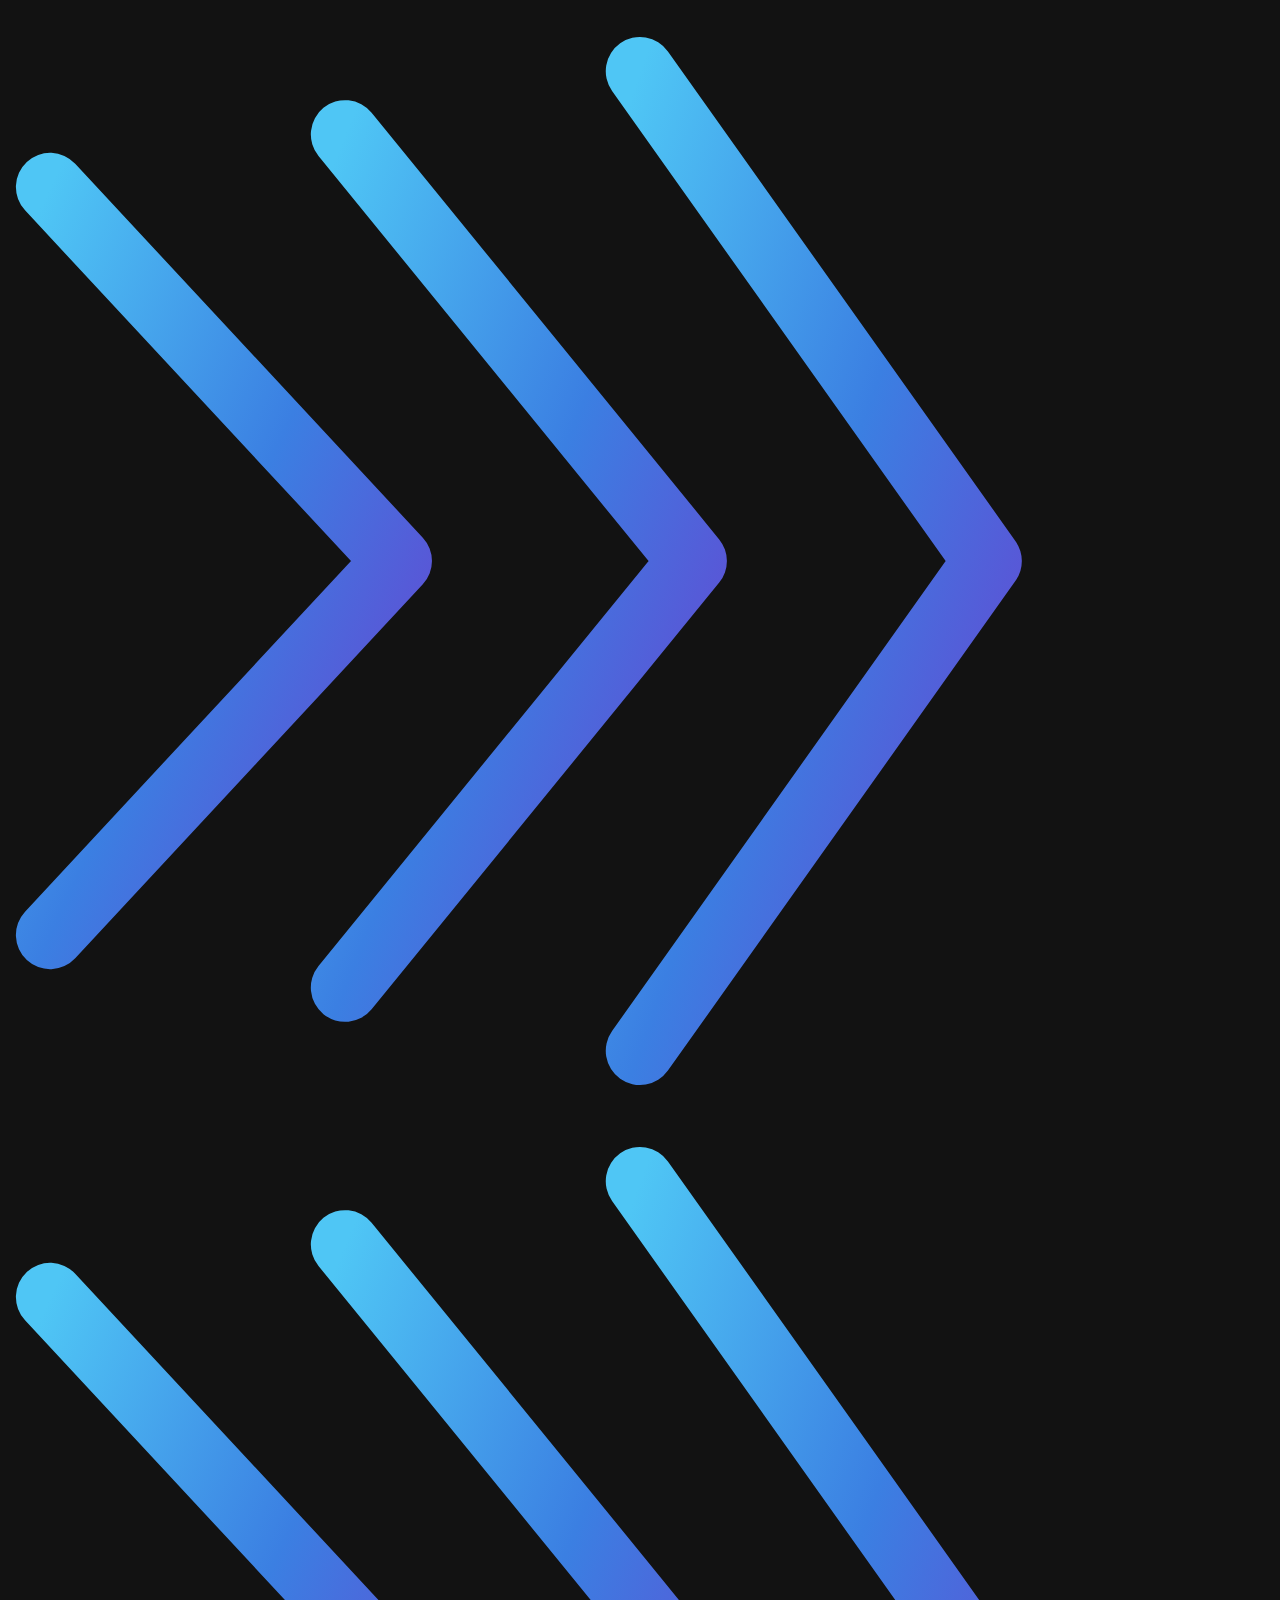
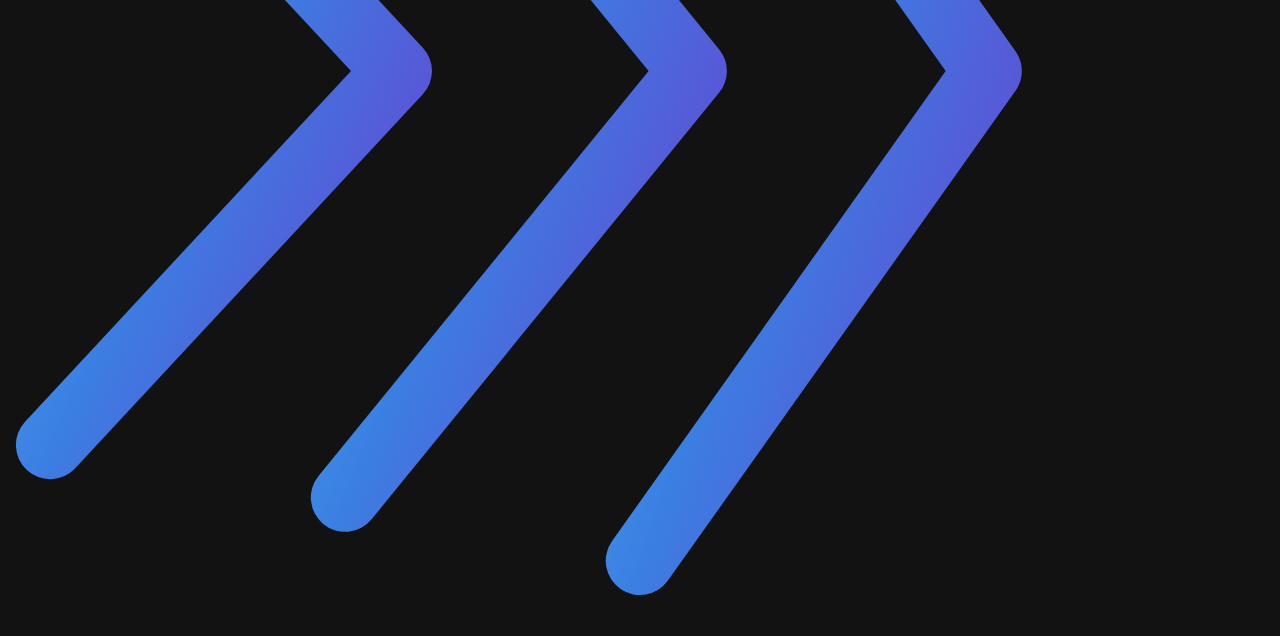
==== index.html @ a9ee9e69 "Add files via upload" ====
<!DOCTYPE html>
<html lang="en">
<head>
  <meta charset="utf-8">
  <meta name="viewport" content="width=device-width, initial-scale=1">
  <title>Odd Word Game — ODD ONE OUT</title>
  <meta name="description" content="Odd Word Game (ODD ONE OUT) — find the word that doesn't belong. Three levels, 180 categories, pure HTML, CSS and JavaScript.">
  <meta name="color-scheme" content="dark">
  <!-- Favicon: the circuit-brain logo. RELATIVE path so it also works when the
       site is published under a GitHub Pages repository URL. -->
  <link rel="icon" href="assets/icons/favicon.svg" type="image/svg+xml">

  <!-- Fonts from the Canva design: "Baloo 2" for the heavy rounded headings,
       "Poppins" for body text. If the player is offline the font falls back
       to Trebuchet MS / Segoe UI and everything still works. -->
  <link rel="preconnect" href="https://fonts.googleapis.com">
  <link rel="preconnect" href="https://fonts.gstatic.com" crossorigin>
  <link rel="stylesheet" href="https://fonts.googleapis.com/css2?family=Baloo+2:wght@600;700;800&amp;family=Poppins:wght@400;500;600;700&amp;display=swap">

  <!-- Stylesheet uses a RELATIVE path so the site also works on GitHub Pages
       (where it lives at https://user.github.io/repository-name/ instead of the domain root). -->
  <link rel="stylesheet" href="css/style.css">
</head>
<body>
  <!-- Decorative corner chevrons from the Canva design. Purely visual. -->
  <div class="bg-decor" aria-hidden="true">
    <svg class="chevrons chevrons--top" viewBox="0 0 240 210" fill="none">
      <defs>
        <linearGradient id="chevGrad" x1="0" y1="0" x2="1" y2="1">
          <stop offset="0" stop-color="#4FC6F5"/>
          <stop offset="0.5" stop-color="#3B7FE2"/>
          <stop offset="1" stop-color="#6A3FD0"/>
        </linearGradient>
      </defs>
      <g stroke="url(#chevGrad)" stroke-width="13" stroke-linecap="round" stroke-linejoin="round">
        <path d="M8 34 L74 105 L8 176"/>
        <path d="M64 24 L130 105 L64 186"/>
        <path d="M120 12 L186 105 L120 198"/>
      </g>
    </svg>
    <svg class="chevrons chevrons--bottom" viewBox="0 0 240 210" fill="none">
      <defs>
        <linearGradient id="chevGradBottom" x1="0" y1="0" x2="1" y2="1">
          <stop offset="0" stop-color="#4FC6F5"/>
          <stop offset="0.5" stop-color="#3B7FE2"/>
          <stop offset="1" stop-color="#6A3FD0"/>
        </linearGradient>
      </defs>
      <g stroke="url(#chevGradBottom)" stroke-width="13" stroke-linecap="round" stroke-linejoin="round">
        <path d="M8 34 L74 105 L8 176"/>
        <path d="M64 24 L130 105 L64 186"/>
        <path d="M120 12 L186 105 L120 198"/>
      </g>
    </svg>
  </div>

  <!-- Everything the game draws is rendered into this element by JavaScript. -->
  <main id="app" class="app" tabindex="-1"></main>

  <noscript>
    <div class="noscript-message">
      <h1>Odd Word Game</h1>
      <p>This game needs JavaScript to run. Please enable JavaScript in your browser and reload the page.</p>
    </div>
  </noscript>

  <!-- Script order matters: the word bank loads first, then storage and
       statistics, then game logic, then navigation, then the app renderer. -->
  <script src="js/wordbank.js"></script>
  <script src="js/storage.js"></script>
  <script src="js/statistics.js"></script>
  <script src="js/game.js"></script>
  <script src="js/navigation.js"></script>
  <script src="js/app.js"></script>
</body>
</html>
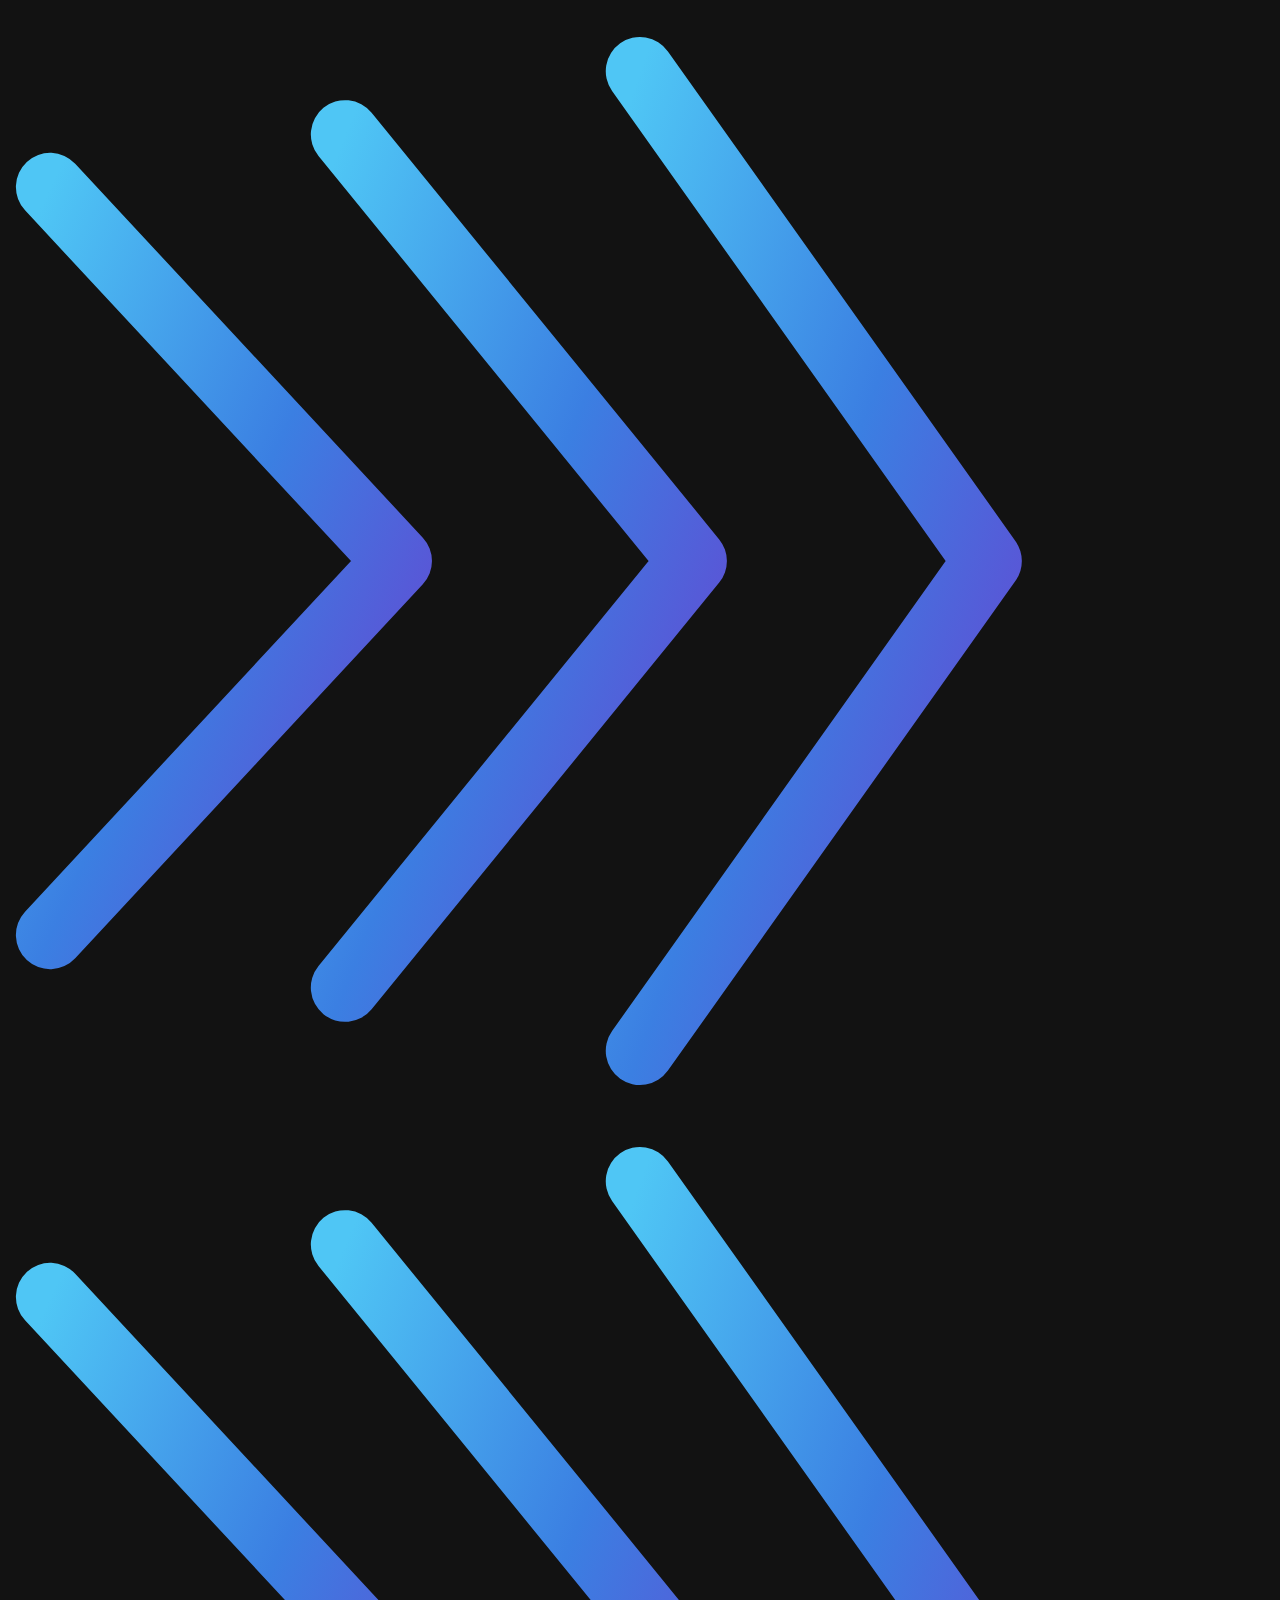
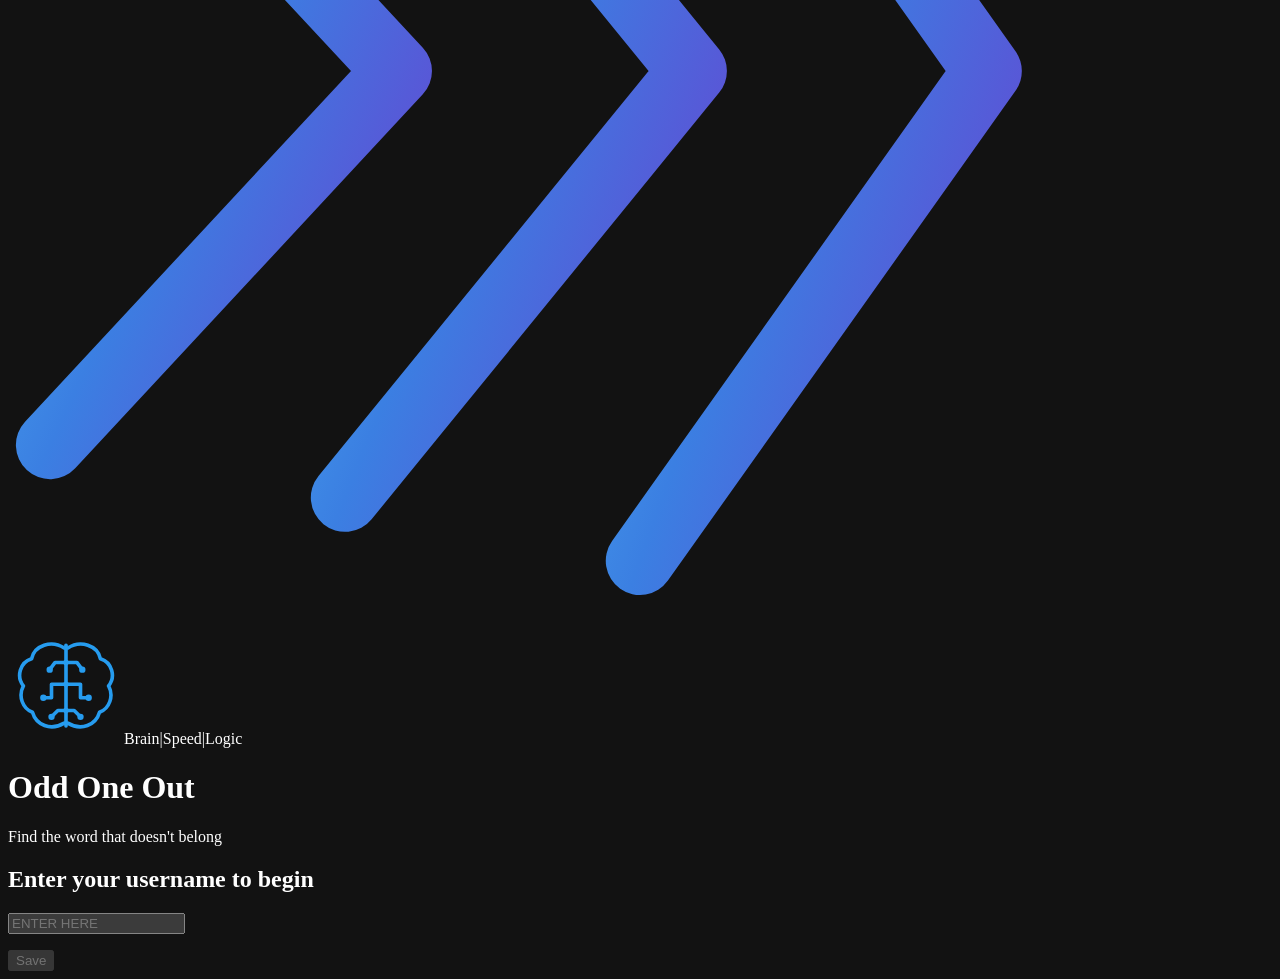
==== commit 3ee66274: "Update index.html" ====
--- a/index.html
+++ b/index.html
@@ -19,7 +19,7 @@
 
   <!-- Stylesheet uses a RELATIVE path so the site also works on GitHub Pages
        (where it lives at https://user.github.io/repository-name/ instead of the domain root). -->
-  <link rel="stylesheet" href="css/style.css">
+  <link rel="stylesheet" href="./css/style.css">
 </head>
 <body>
   <!-- Decorative corner chevrons from the Canva design. Purely visual. -->
